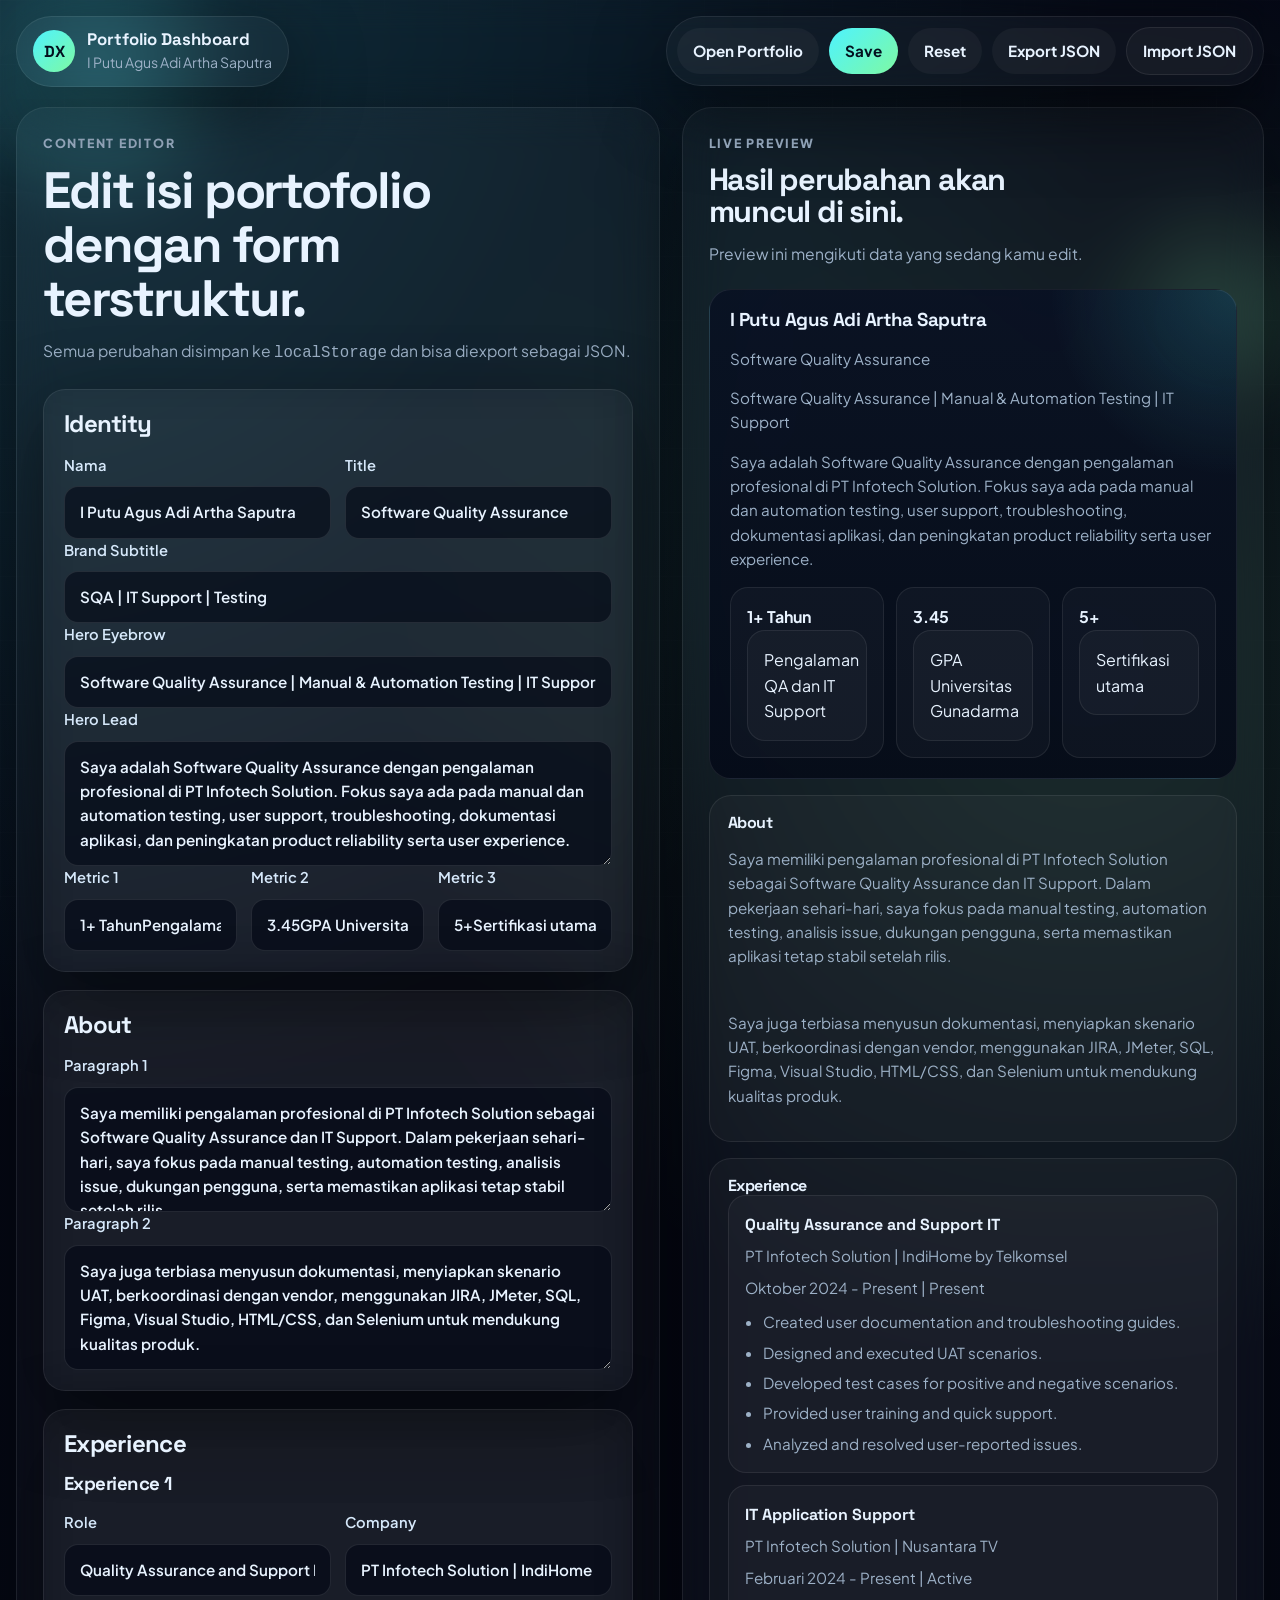
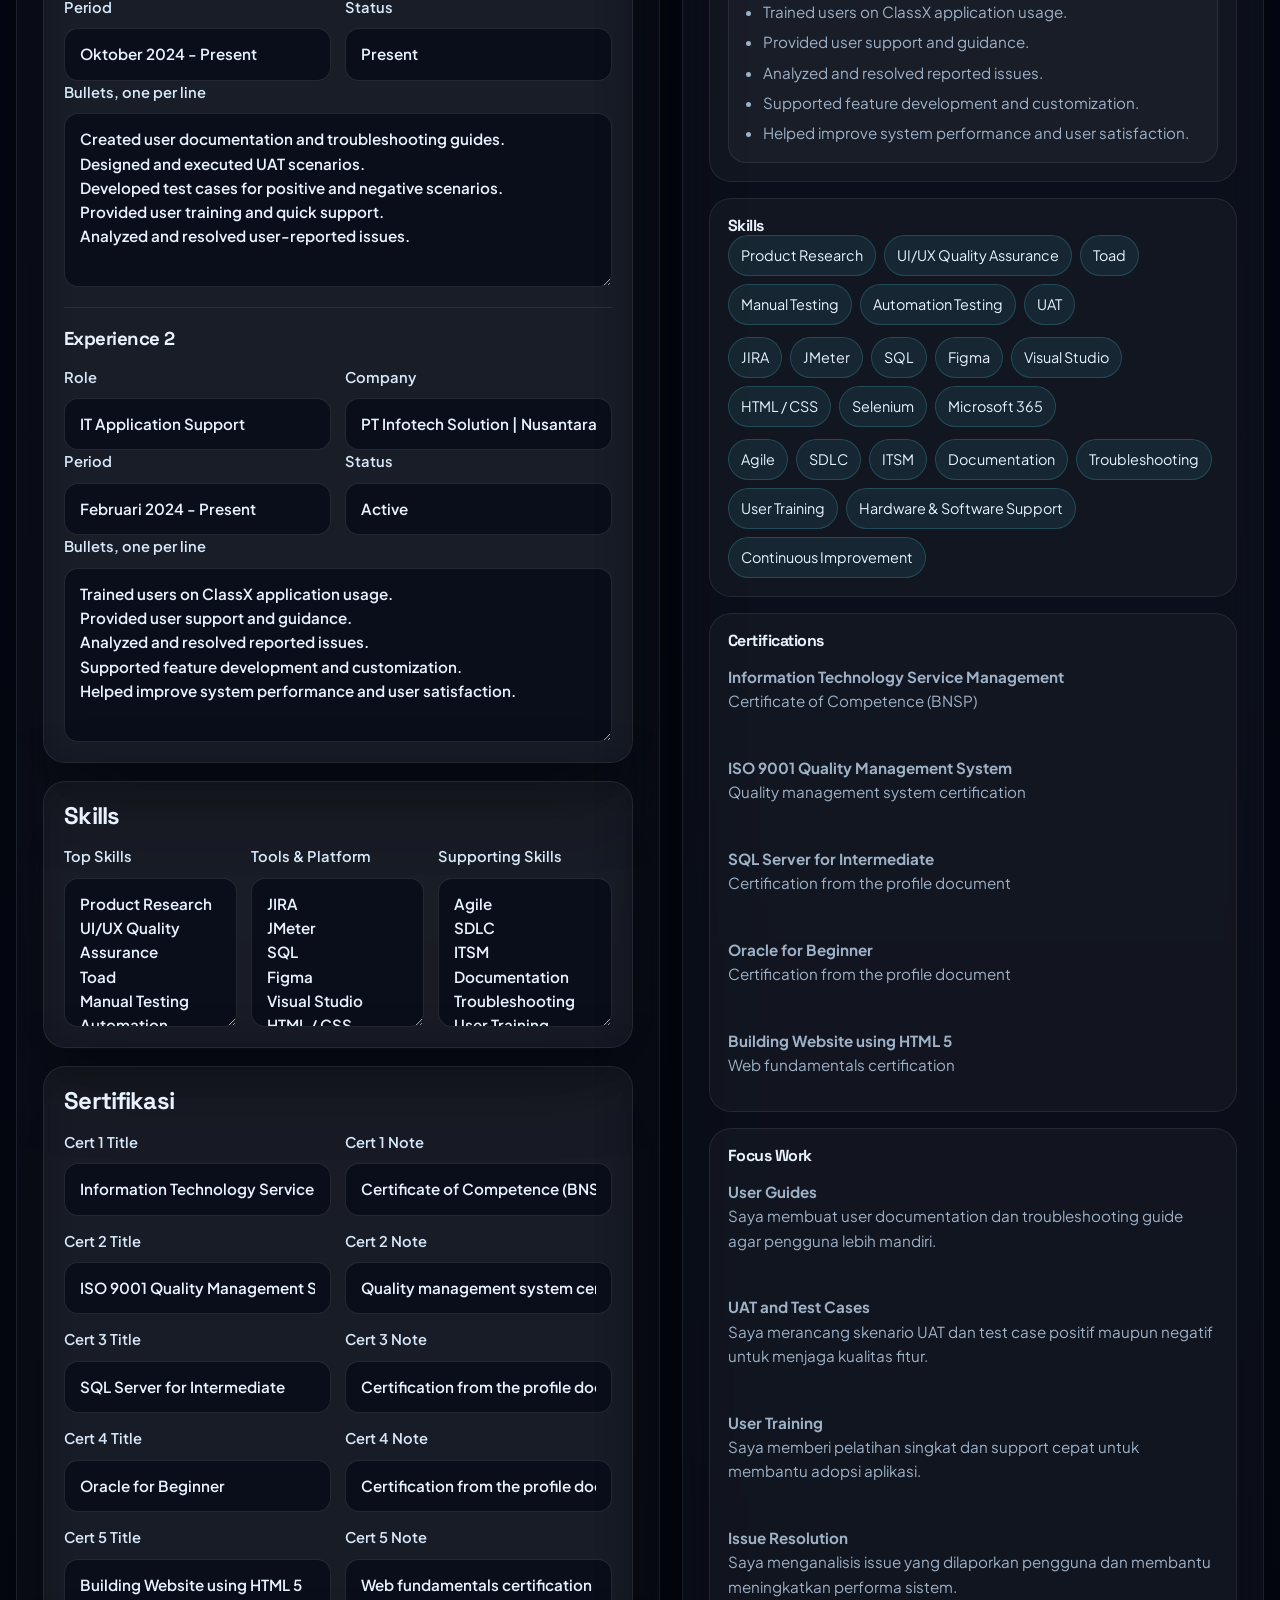
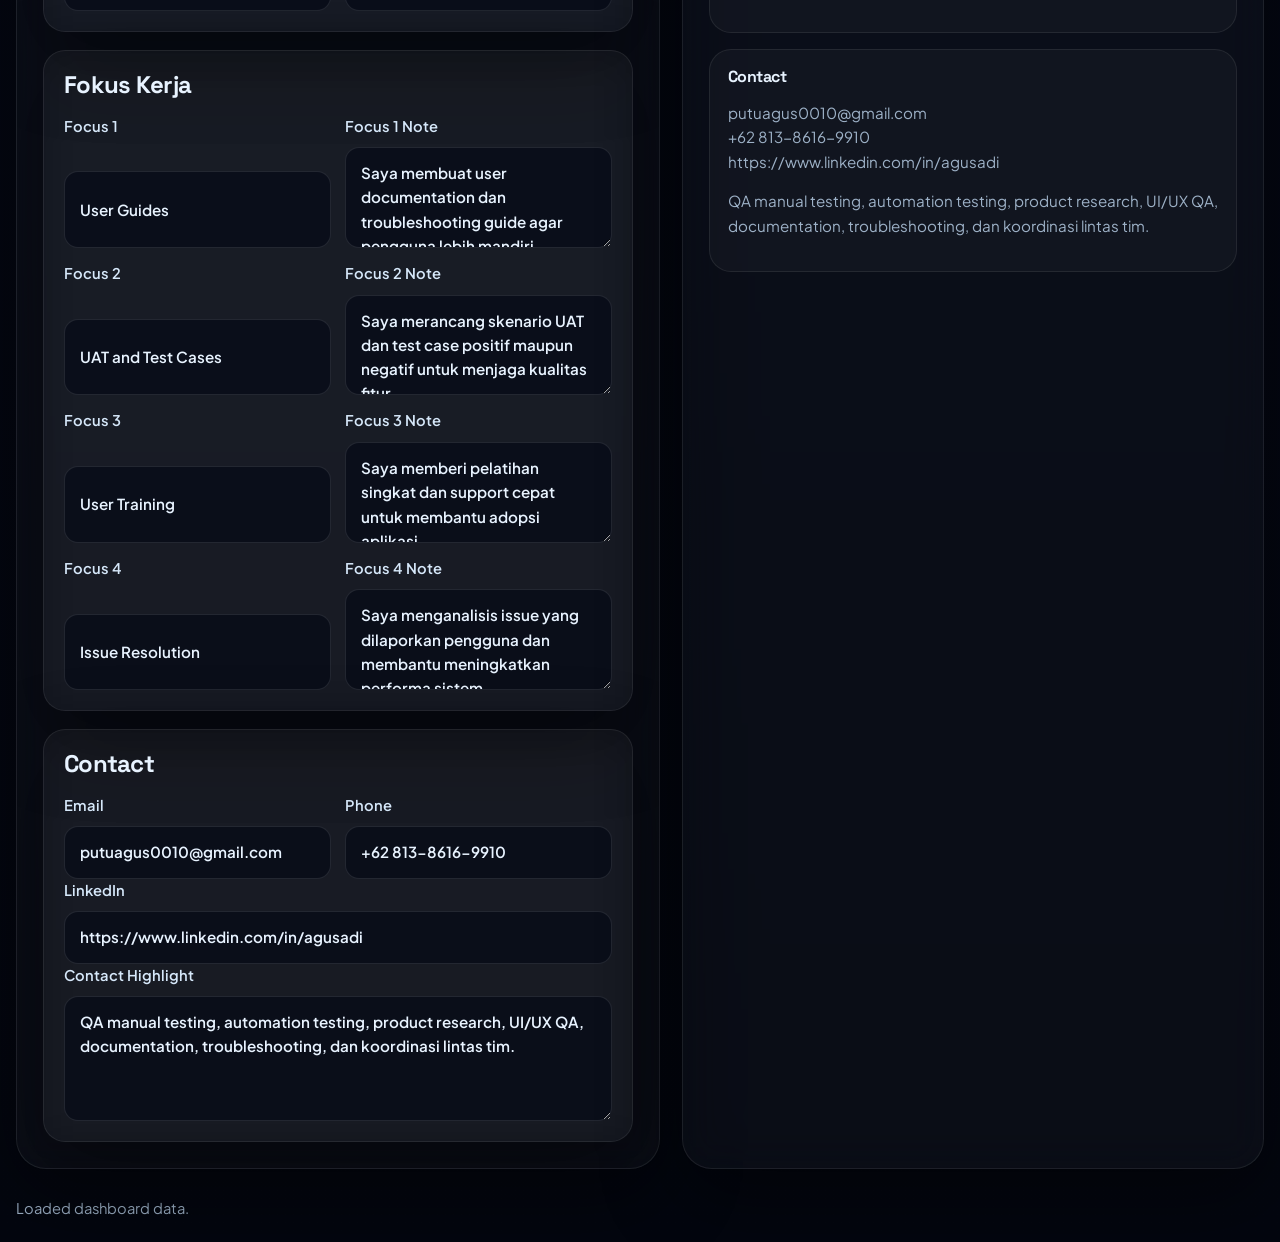
==== dashboard.html @ 69a728aa "Add files via upload" ====
<!doctype html>
<html lang="id">
  <head>
    <meta charset="UTF-8" />
    <meta name="viewport" content="width=device-width, initial-scale=1.0" />
    <title>Portfolio Dashboard | I Putu Agus Adi Artha Saputra</title>
    <meta
      name="description"
      content="Dashboard editing konten portofolio untuk I Putu Agus Adi Artha Saputra."
    />
    <link rel="preconnect" href="https://fonts.googleapis.com" />
    <link rel="preconnect" href="https://fonts.gstatic.com" crossorigin />
    <link
      href="https://fonts.googleapis.com/css2?family=Space+Grotesk:wght@400;500;700&family=Plus+Jakarta+Sans:wght@400;500;600;700;800&display=swap"
      rel="stylesheet"
    />
    <link rel="stylesheet" href="dashboard.css" />
  </head>
  <body>
    <div class="bg-grid" aria-hidden="true"></div>
    <div class="orb orb-a" aria-hidden="true"></div>
    <div class="orb orb-b" aria-hidden="true"></div>

    <header class="shell">
      <div class="brand">
        <span class="brand-mark">DX</span>
        <div>
          <strong>Portfolio Dashboard</strong>
          <small>I Putu Agus Adi Artha Saputra</small>
        </div>
      </div>
      <div class="toolbar">
        <a class="ghost" href="index.html">Open Portfolio</a>
        <button class="primary" id="saveBtn">Save</button>
        <button class="ghost" id="resetBtn">Reset</button>
        <button class="ghost" id="exportBtn">Export JSON</button>
        <label class="ghost file-btn">
          Import JSON
          <input type="file" id="importInput" accept="application/json" hidden />
        </label>
      </div>
    </header>

    <main class="layout">
      <section class="editor panel">
        <div class="panel-head">
          <p class="eyebrow">Content Editor</p>
          <h1>Edit isi portofolio dengan form terstruktur.</h1>
          <p class="sub">
            Semua perubahan disimpan ke <code>localStorage</code> dan bisa diexport
            sebagai JSON.
          </p>
        </div>

        <form id="editorForm" class="form-grid">
          <section class="card">
            <h2>Identity</h2>
            <div class="grid-2">
              <label>
                Nama
                <input name="name" type="text" />
              </label>
              <label>
                Title
                <input name="role" type="text" />
              </label>
            </div>
            <label>
              Brand Subtitle
              <input name="brandSubtitle" type="text" />
            </label>
            <label>
              Hero Eyebrow
              <input name="heroEyebrow" type="text" />
            </label>
            <label>
              Hero Lead
              <textarea name="heroLead" rows="4"></textarea>
            </label>
            <div class="grid-3">
              <label>
                Metric 1
                <input name="metric1" type="text" />
              </label>
              <label>
                Metric 2
                <input name="metric2" type="text" />
              </label>
              <label>
                Metric 3
                <input name="metric3" type="text" />
              </label>
            </div>
          </section>

          <section class="card">
            <h2>About</h2>
            <label>
              Paragraph 1
              <textarea name="about1" rows="4"></textarea>
            </label>
            <label>
              Paragraph 2
              <textarea name="about2" rows="4"></textarea>
            </label>
          </section>

          <section class="card">
            <h2>Experience</h2>
            <div class="exp-block">
              <h3>Experience 1</h3>
              <div class="grid-2">
                <label>Role<input name="exp1Role" type="text" /></label>
                <label>Company<input name="exp1Company" type="text" /></label>
              </div>
              <div class="grid-2">
                <label>Period<input name="exp1Period" type="text" /></label>
                <label>Status<input name="exp1Status" type="text" /></label>
              </div>
              <label>
                Bullets, one per line
                <textarea name="exp1Bullets" rows="6"></textarea>
              </label>
            </div>
            <div class="exp-block">
              <h3>Experience 2</h3>
              <div class="grid-2">
                <label>Role<input name="exp2Role" type="text" /></label>
                <label>Company<input name="exp2Company" type="text" /></label>
              </div>
              <div class="grid-2">
                <label>Period<input name="exp2Period" type="text" /></label>
                <label>Status<input name="exp2Status" type="text" /></label>
              </div>
              <label>
                Bullets, one per line
                <textarea name="exp2Bullets" rows="6"></textarea>
              </label>
            </div>
          </section>

          <section class="card">
            <h2>Skills</h2>
            <div class="grid-3">
              <label>Top Skills<textarea name="skillsTop" rows="5"></textarea></label>
              <label>Tools & Platform<textarea name="skillsTools" rows="5"></textarea></label>
              <label>Supporting Skills<textarea name="skillsSupport" rows="5"></textarea></label>
            </div>
          </section>

          <section class="card">
            <h2>Sertifikasi</h2>
            <div class="grid-2">
              <label>Cert 1 Title<input name="cert1Title" type="text" /></label>
              <label>Cert 1 Note<input name="cert1Note" type="text" /></label>
              <label>Cert 2 Title<input name="cert2Title" type="text" /></label>
              <label>Cert 2 Note<input name="cert2Note" type="text" /></label>
              <label>Cert 3 Title<input name="cert3Title" type="text" /></label>
              <label>Cert 3 Note<input name="cert3Note" type="text" /></label>
              <label>Cert 4 Title<input name="cert4Title" type="text" /></label>
              <label>Cert 4 Note<input name="cert4Note" type="text" /></label>
              <label>Cert 5 Title<input name="cert5Title" type="text" /></label>
              <label>Cert 5 Note<input name="cert5Note" type="text" /></label>
            </div>
          </section>

          <section class="card">
            <h2>Fokus Kerja</h2>
            <div class="grid-2">
              <label>Focus 1<input name="focus1Title" type="text" /></label>
              <label>Focus 1 Note<textarea name="focus1Text" rows="3"></textarea></label>
              <label>Focus 2<input name="focus2Title" type="text" /></label>
              <label>Focus 2 Note<textarea name="focus2Text" rows="3"></textarea></label>
              <label>Focus 3<input name="focus3Title" type="text" /></label>
              <label>Focus 3 Note<textarea name="focus3Text" rows="3"></textarea></label>
              <label>Focus 4<input name="focus4Title" type="text" /></label>
              <label>Focus 4 Note<textarea name="focus4Text" rows="3"></textarea></label>
            </div>
          </section>

          <section class="card">
            <h2>Contact</h2>
            <div class="grid-2">
              <label>Email<input name="email" type="email" /></label>
              <label>Phone<input name="phone" type="text" /></label>
            </div>
            <label>
              LinkedIn
              <input name="linkedin" type="text" />
            </label>
            <label>
              Contact Highlight
              <textarea name="contactHighlight" rows="4"></textarea>
            </label>
          </section>
        </form>
      </section>

      <aside class="preview panel">
        <div class="panel-head">
          <p class="eyebrow">Live Preview</p>
          <h2>Hasil perubahan akan muncul di sini.</h2>
          <p class="sub">Preview ini mengikuti data yang sedang kamu edit.</p>
        </div>

        <div id="previewRoot" class="preview-root"></div>
      </aside>
    </main>

    <div class="status" id="status" role="status" aria-live="polite">Ready.</div>

    <script src="dashboard.js"></script>
  </body>
</html>
---- dashboard.css ----
:root {
  --bg: #040814;
  --panel: rgba(8, 16, 34, 0.84);
  --panel-2: rgba(10, 20, 42, 0.92);
  --text: #e8f3ff;
  --muted: #9db1c7;
  --cyan: #4ef3ff;
  --lime: #7ef9a3;
  --line: rgba(255, 255, 255, 0.08);
  --shadow: 0 24px 80px rgba(0, 0, 0, 0.48);
  --radius-xl: 30px;
  --radius-lg: 22px;
  --radius-md: 16px;
}

* { box-sizing: border-box; }
html { scroll-behavior: smooth; }
body {
  margin: 0;
  min-height: 100vh;
  color: var(--text);
  font-family: "Plus Jakarta Sans", system-ui, sans-serif;
  font-size: 16px;
  line-height: 1.6;
  background:
    radial-gradient(circle at top left, rgba(78, 243, 255, 0.18), transparent 24%),
    radial-gradient(circle at 85% 15%, rgba(126, 249, 163, 0.12), transparent 18%),
    linear-gradient(180deg, #050815 0%, #040814 50%, #03060f 100%);
}

a { color: inherit; text-decoration: none; }
button, input, textarea, label { font: inherit; }

.bg-grid {
  position: fixed;
  inset: 0;
  pointer-events: none;
  opacity: 0.24;
  background-image:
    linear-gradient(rgba(255,255,255,0.05) 1px, transparent 1px),
    linear-gradient(90deg, rgba(255,255,255,0.05) 1px, transparent 1px);
  background-size: 64px 64px;
}

.orb {
  position: fixed;
  border-radius: 999px;
  filter: blur(20px);
  pointer-events: none;
  mix-blend-mode: screen;
}
.orb-a { width: 320px; height: 320px; top: -80px; left: -60px; background: radial-gradient(circle, rgba(78,243,255,0.26), transparent 65%); }
.orb-b { width: 260px; height: 260px; right: -70px; top: 180px; background: radial-gradient(circle, rgba(126,249,163,0.18), transparent 68%); }

.shell,
.layout,
.status {
  width: min(1440px, calc(100% - 32px));
  margin: 0 auto;
}

.shell {
  display: flex;
  align-items: center;
  justify-content: space-between;
  gap: 18px;
  padding: 16px 0 12px;
  position: sticky;
  top: 0;
  z-index: 20;
  backdrop-filter: blur(18px);
}

.brand, .toolbar, .panel, .card {
  border: 1px solid var(--line);
  background: rgba(255,255,255,0.03);
  backdrop-filter: blur(20px);
  box-shadow: var(--shadow);
}

.brand {
  display: inline-flex;
  align-items: center;
  gap: 12px;
  padding: 12px 16px;
  border-radius: 999px;
}

.brand-mark {
  width: 42px;
  height: 42px;
  display: grid;
  place-items: center;
  border-radius: 50%;
  font-family: "Space Grotesk", sans-serif;
  font-weight: 700;
  color: #03101e;
  background: linear-gradient(135deg, var(--cyan), var(--lime));
}

.brand strong {
  display: block;
  font-family: "Space Grotesk", sans-serif;
  font-size: 1.05rem;
  line-height: 1.2;
}

.brand small {
  display: block;
  color: var(--muted);
  font-size: 0.88rem;
  margin-top: 2px;
}

.toolbar {
  display: flex;
  gap: 10px;
  flex-wrap: wrap;
  align-items: center;
  padding: 10px;
  border-radius: 999px;
  max-width: 100%;
}

.toolbar button,
.toolbar a,
.file-btn {
  border: 0;
  cursor: pointer;
  padding: 11px 16px;
  border-radius: 999px;
  font-weight: 700;
  font-size: 0.95rem;
  transition: 180ms ease;
  white-space: nowrap;
}

.toolbar button:hover,
.toolbar a:hover,
.file-btn:hover {
  transform: translateY(-1px);
}

.primary {
  color: #03101e;
  background: linear-gradient(135deg, var(--cyan), var(--lime));
}

.ghost {
  color: var(--text);
  background: rgba(255,255,255,0.04);
  border: 1px solid rgba(255,255,255,0.08);
}

.layout {
  display: grid;
  grid-template-columns: minmax(0, 1.05fr) minmax(360px, 0.95fr);
  gap: 22px;
  padding: 8px 0 28px;
}

.panel {
  border-radius: var(--radius-xl);
  overflow: hidden;
}

.editor,
.preview {
  padding: 26px;
}

.panel-head {
  margin-bottom: 22px;
}

.eyebrow {
  margin: 0 0 10px;
  color: var(--muted);
  text-transform: uppercase;
  letter-spacing: 0.14em;
  font-size: 0.78rem;
  font-weight: 800;
}

.panel-head h1,
.panel-head h2 {
  margin: 0;
  font-family: "Space Grotesk", sans-serif;
  letter-spacing: -0.04em;
  line-height: 1.06;
}

.panel-head h1 { font-size: clamp(2.2rem, 4vw, 3.4rem); max-width: 14ch; }
.panel-head h2 { font-size: clamp(1.6rem, 2.4vw, 2.05rem); max-width: 18ch; }
.sub {
  margin: 12px 0 0;
  color: var(--muted);
  line-height: 1.7;
  font-size: 0.98rem;
  max-width: 64ch;
}

.form-grid {
  display: grid;
  gap: 18px;
}

.card {
  border-radius: var(--radius-lg);
  padding: 20px;
}

.card h2,
.card h3 {
  margin: 0 0 16px;
  font-family: "Space Grotesk", sans-serif;
  line-height: 1.15;
  letter-spacing: -0.03em;
}

.grid-2, .grid-3 {
  display: grid;
  gap: 14px;
}
.grid-2 { grid-template-columns: repeat(2, minmax(0, 1fr)); }
.grid-3 { grid-template-columns: repeat(3, minmax(0, 1fr)); }

label {
  display: grid;
  gap: 9px;
  color: #d6e8fa;
  font-size: 0.92rem;
  font-weight: 600;
}

input,
textarea {
  width: 100%;
  border-radius: 14px;
  border: 1px solid rgba(255,255,255,0.1);
  background: rgba(2, 8, 20, 0.6);
  color: var(--text);
  padding: 13px 15px;
  outline: none;
  resize: vertical;
  font-size: 0.95rem;
  line-height: 1.6;
}

input:focus,
textarea:focus {
  border-color: rgba(78,243,255,0.45);
  box-shadow: 0 0 0 4px rgba(78,243,255,0.08);
}

.exp-block + .exp-block {
  margin-top: 20px;
  padding-top: 20px;
  border-top: 1px solid rgba(255,255,255,0.08);
}

.preview-root {
  display: grid;
  gap: 16px;
}

.preview-hero {
  padding: 20px;
  border-radius: var(--radius-lg);
  background:
    radial-gradient(circle at top right, rgba(78,243,255,0.16), transparent 26%),
    linear-gradient(180deg, rgba(10, 18, 36, 0.92), rgba(6, 12, 25, 0.92));
  border: 1px solid rgba(255,255,255,0.08);
}

.preview-hero h3,
.preview-section h4 {
  margin: 0;
  font-family: "Space Grotesk", sans-serif;
  letter-spacing: -0.03em;
  line-height: 1.12;
}

.preview-hero p,
.preview-section p,
.preview-section li {
  color: var(--muted);
  line-height: 1.6;
  font-size: 0.95rem;
}

.preview-metrics {
  display: grid;
  grid-template-columns: repeat(3, minmax(0,1fr));
  gap: 12px;
  margin-top: 16px;
}

.preview-metrics div,
.preview-card {
  border-radius: 18px;
  border: 1px solid rgba(255,255,255,0.08);
  background: rgba(255,255,255,0.03);
  padding: 16px;
}

.preview-card strong {
  display: block;
  margin-bottom: 6px;
  color: var(--text);
  font-size: 1rem;
  font-family: "Space Grotesk", sans-serif;
}

.preview-card p {
  margin: 0 0 8px;
}

.preview-card ul {
  margin: 10px 0 0;
  padding-left: 18px;
  display: grid;
  gap: 6px;
}

.preview-section {
  padding: 18px;
  border-radius: var(--radius-lg);
  border: 1px solid rgba(255,255,255,0.08);
  background: rgba(255,255,255,0.03);
}

.preview-grid {
  display: grid;
  gap: 12px;
}

.preview-tags {
  display: flex;
  flex-wrap: wrap;
  gap: 8px;
}

.tag {
  display: inline-flex;
  padding: 8px 12px;
  border-radius: 999px;
  background: rgba(78,243,255,0.08);
  border: 1px solid rgba(78,243,255,0.18);
  font-size: 0.9rem;
}

.status {
  padding: 0 0 22px;
  color: var(--muted);
  font-size: 0.92rem;
}

@media (max-width: 1180px) {
  .layout {
    grid-template-columns: 1fr;
  }
}

@media (max-width: 720px) {
  .shell {
    flex-direction: column;
    align-items: stretch;
  }

  .toolbar {
    border-radius: 24px;
    justify-content: stretch;
    padding: 12px;
  }

  .toolbar > * {
    flex: 1 1 100%;
    text-align: center;
  }

  .editor,
  .preview {
    padding: 20px;
  }

  .card {
    padding: 16px;
  }

  .grid-2,
  .grid-3,
  .preview-metrics {
    grid-template-columns: 1fr;
  }

  .panel-head h1 {
    font-size: clamp(1.8rem, 7vw, 2.6rem);
  }

  .panel-head h2 {
    font-size: clamp(1.35rem, 5.5vw, 1.8rem);
  }
}
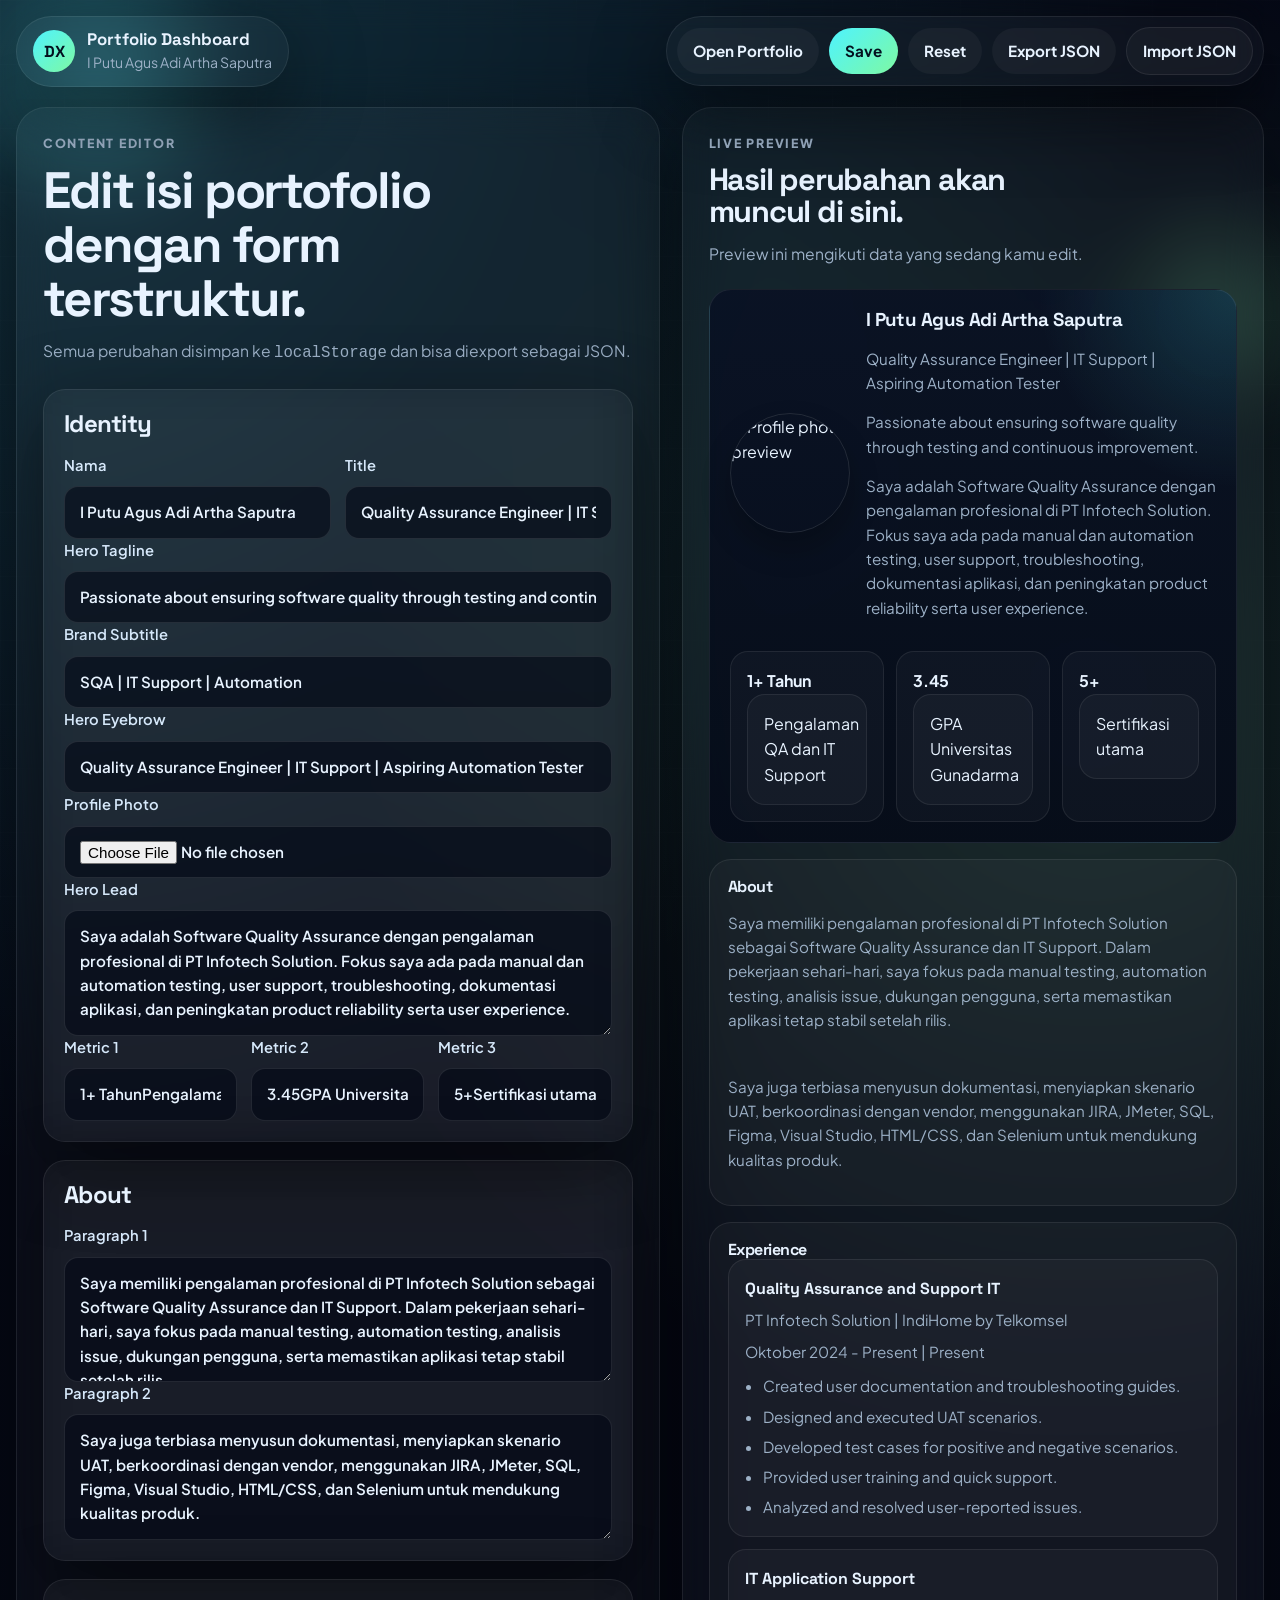
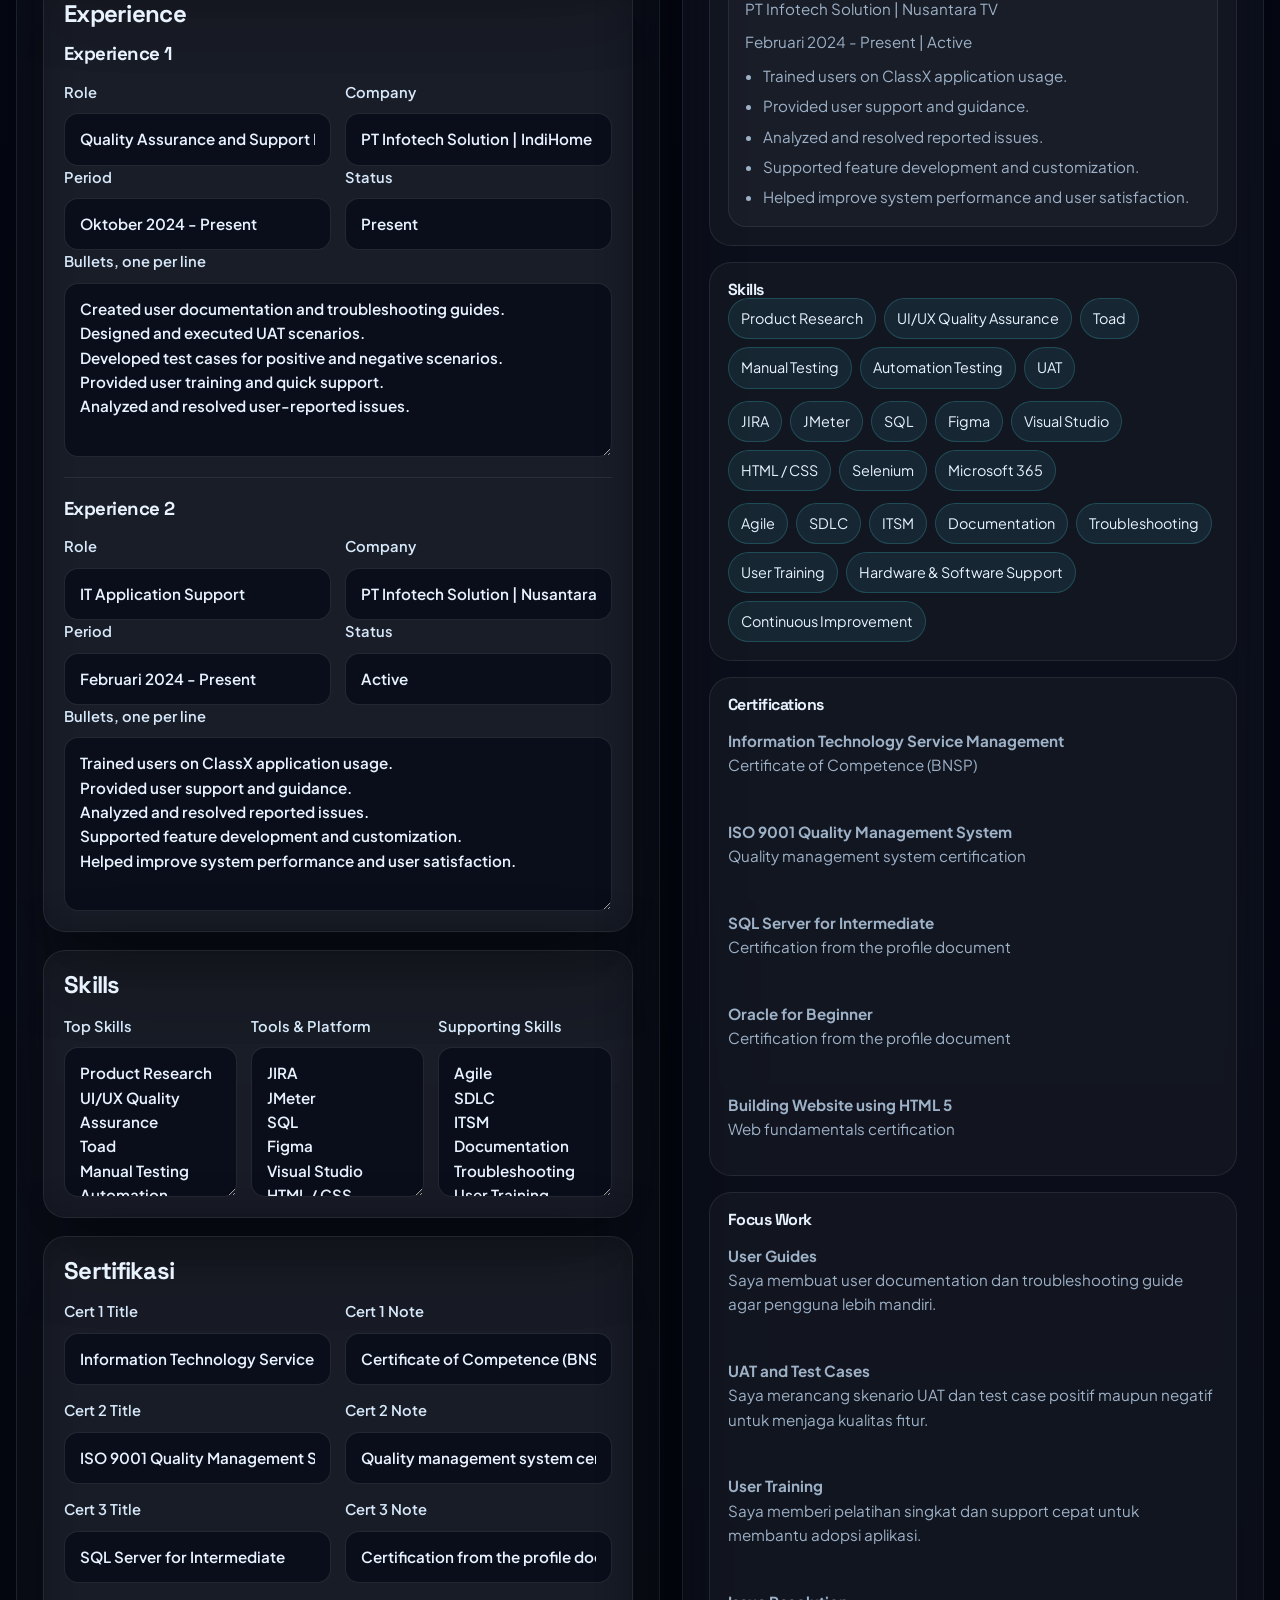
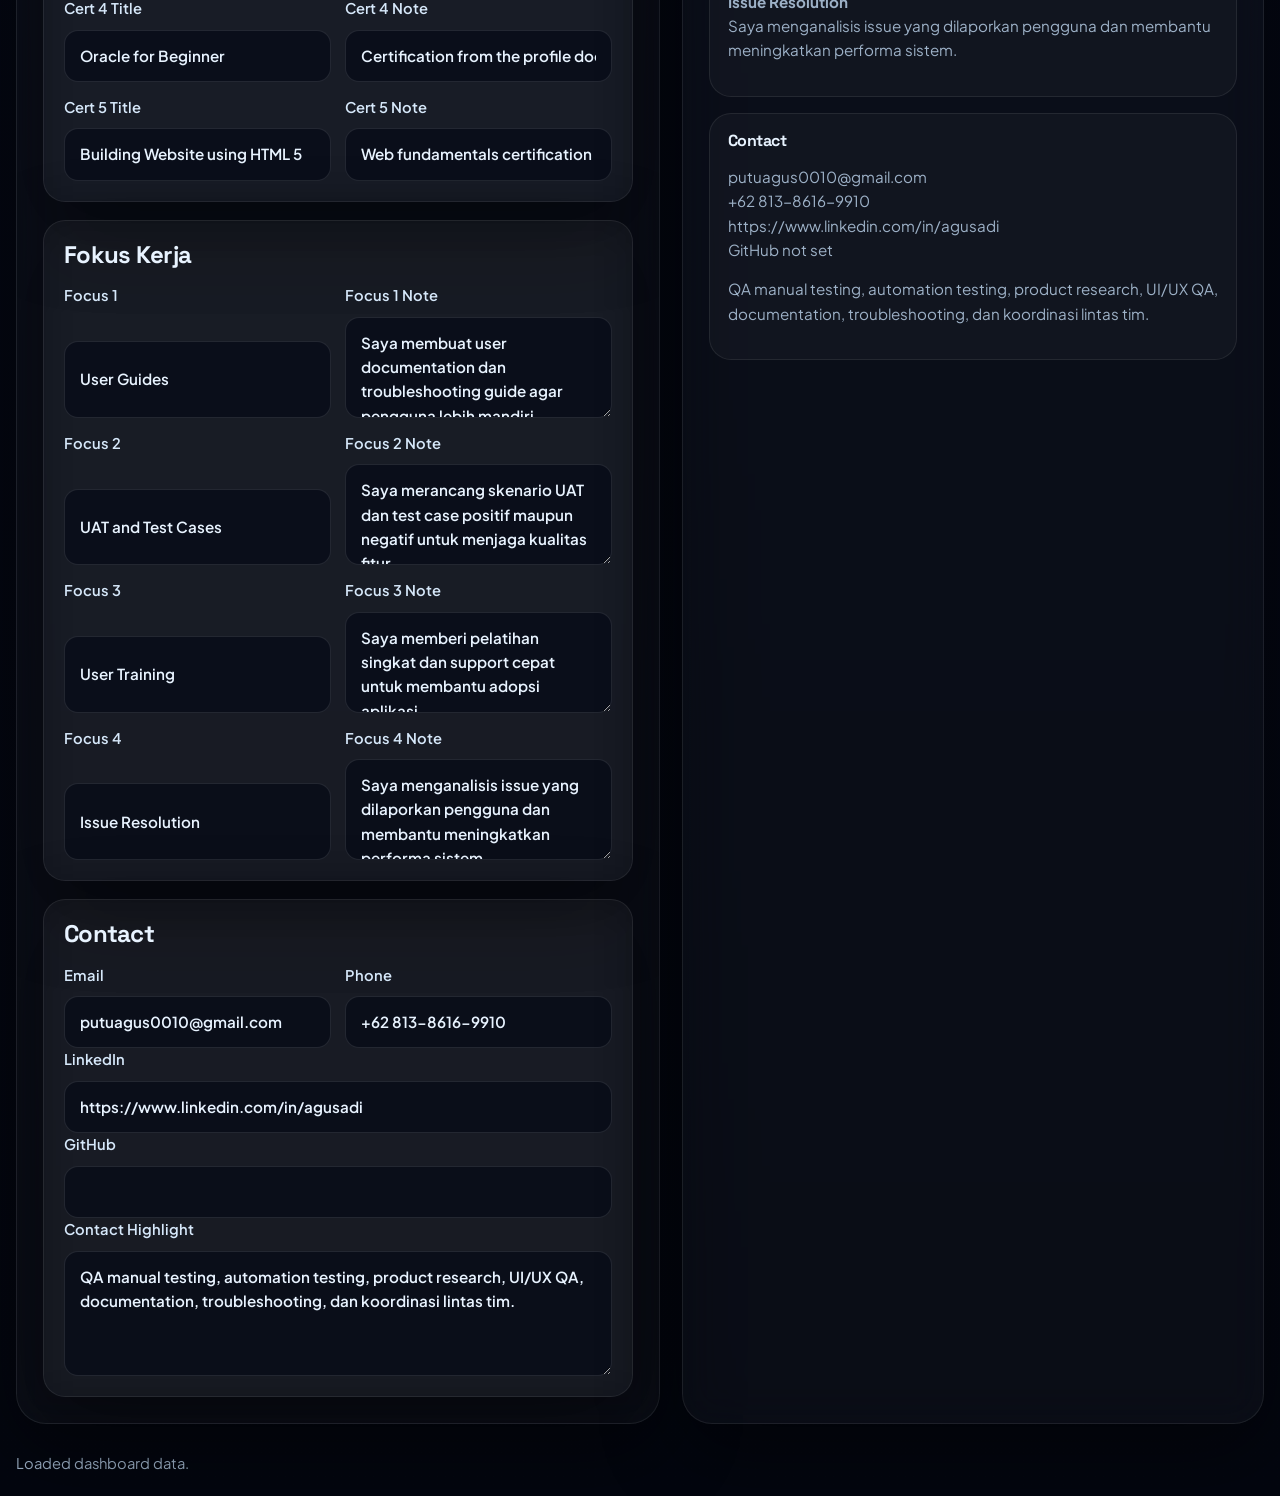
==== commit 8f6ab251: "Add files via upload" ====
--- a/dashboard.html
+++ b/dashboard.html
@@ -66,12 +66,20 @@
               </label>
             </div>
             <label>
+              Hero Tagline
+              <input name="heroTagline" type="text" />
+            </label>
+            <label>
               Brand Subtitle
               <input name="brandSubtitle" type="text" />
             </label>
             <label>
               Hero Eyebrow
               <input name="heroEyebrow" type="text" />
+            </label>
+            <label>
+              Profile Photo
+              <input id="profilePhotoInput" type="file" accept="image/*" />
             </label>
             <label>
               Hero Lead
@@ -189,6 +197,10 @@
               <input name="linkedin" type="text" />
             </label>
             <label>
+              GitHub
+              <input name="github" type="text" />
+            </label>
+            <label>
               Contact Highlight
               <textarea name="contactHighlight" rows="4"></textarea>
             </label>
--- a/dashboard.css
+++ b/dashboard.css
@@ -273,6 +273,22 @@
   border: 1px solid rgba(255,255,255,0.08);
 }
 
+.preview-hero-top {
+  display: grid;
+  grid-template-columns: 120px minmax(0, 1fr);
+  gap: 16px;
+  align-items: center;
+}
+
+.preview-photo {
+  width: 120px;
+  height: 120px;
+  border-radius: 50%;
+  object-fit: cover;
+  border: 1px solid rgba(255,255,255,0.1);
+  box-shadow: 0 16px 30px rgba(0, 0, 0, 0.22);
+}
+
 .preview-hero h3,
 .preview-section h4 {
   margin: 0;
@@ -321,6 +337,10 @@
   padding-left: 18px;
   display: grid;
   gap: 6px;
+}
+
+.muted {
+  color: var(--muted);
 }
 
 .preview-section {
@@ -390,8 +410,14 @@
 
   .grid-2,
   .grid-3,
-  .preview-metrics {
+  .preview-metrics,
+  .preview-hero-top {
     grid-template-columns: 1fr;
+  }
+
+  .preview-photo {
+    width: 96px;
+    height: 96px;
   }
 
   .panel-head h1 {
